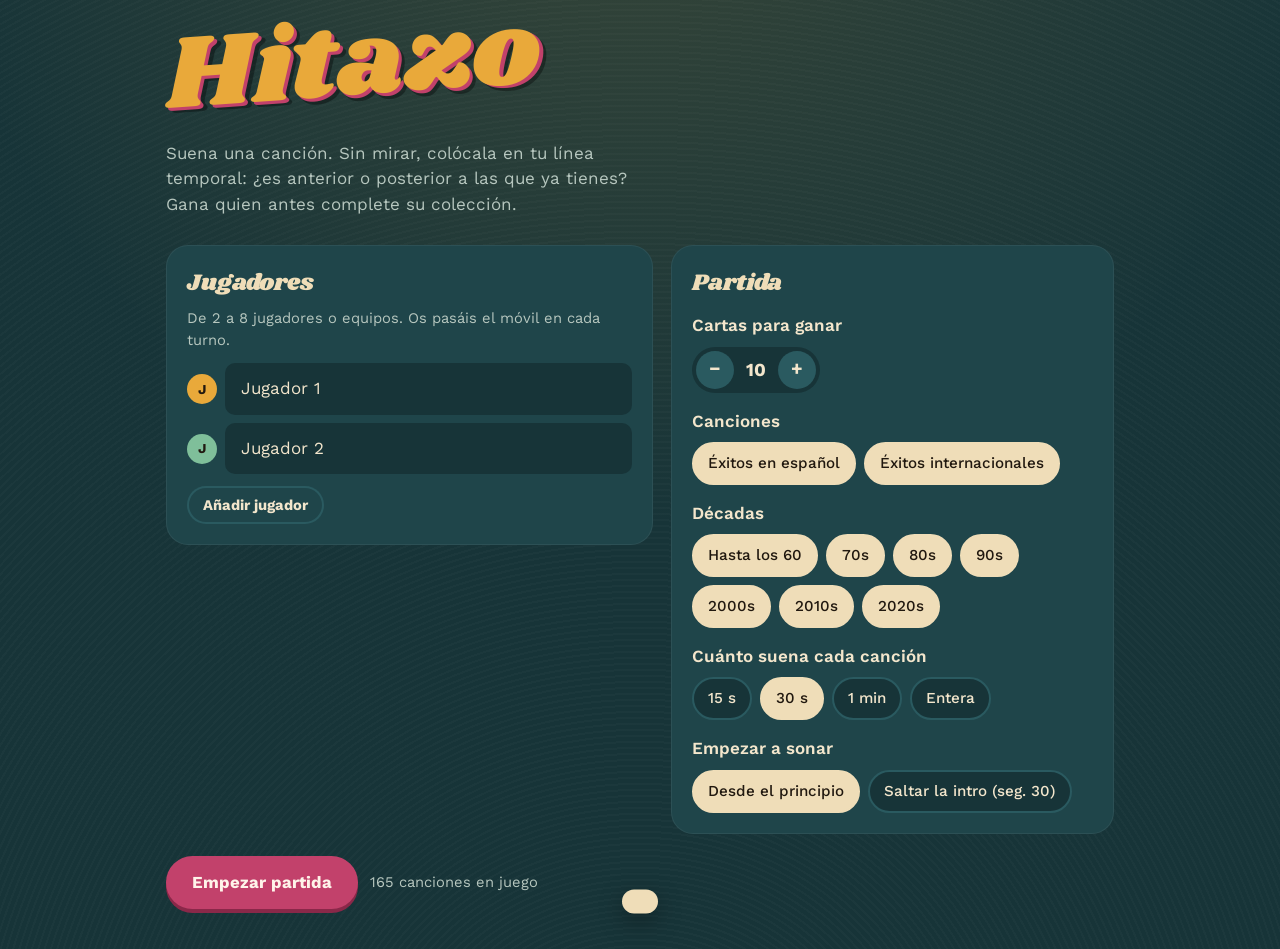
==== index.html @ 08f80d4c "Primera versión de Hitazo: juego en pantalla con 165 canciones Co-Authored-By: Claude Opus 5.5 <nore" ====
<!doctype html>
<html lang="es">
<head>
<meta charset="utf-8">
<meta name="viewport" content="width=device-width, initial-scale=1, viewport-fit=cover">
<title>Hitazo</title>
<meta name="description" content="Escucha la canción y colócala en tu línea temporal. Gana quien antes complete su colección.">
<meta name="theme-color" content="#173438">
<link rel="icon" href="data:image/svg+xml,%3Csvg xmlns='http://www.w3.org/2000/svg' viewBox='0 0 64 64'%3E%3Ccircle cx='32' cy='32' r='30' fill='%23111'/%3E%3Ccircle cx='32' cy='32' r='11' fill='%23E9A93A'/%3E%3Ccircle cx='32' cy='32' r='2.5' fill='%23111'/%3E%3C/svg%3E">
<link rel="preconnect" href="https://fonts.googleapis.com">
<link rel="preconnect" href="https://fonts.gstatic.com" crossorigin>
<link href="https://fonts.googleapis.com/css2?family=Shrikhand&family=Work+Sans:wght@400;500;600;700&display=swap" rel="stylesheet">
<link rel="stylesheet" href="style.css">
</head>
<body>
<main id="app" aria-live="polite"></main>
<div id="toast" role="status"></div>
<!-- Reproductor de YouTube: solo se usa el audio -->
<div id="yt-wrap" aria-hidden="true"><div id="yt"></div></div>
<script src="app.js"></script>
<script src="https://www.youtube.com/iframe_api"></script>
</body>
</html>
---- style.css ----
:root {
  --petrol: #173438;
  --petrol-2: #1f454a;
  --petrol-3: #2a5a60;
  --paper: #efddb8;
  --paper-2: #e4cc9c;
  --mustard: #e9a93a;
  --berry: #c2416b;
  --mint: #7fbf9a;
  --ink: #21180f;
  --text: #f3e6cc;
  --muted: #b7c7bf;
  --vinyl: #141414;
  --radius-lg: 22px;
  --radius-sm: 10px;
  --display: "Shrikhand", Georgia, serif;
  --body: "Work Sans", system-ui, sans-serif;
}

* { box-sizing: border-box; }
html, body { margin: 0; }
body {
  min-height: 100dvh;
  background:
    radial-gradient(circle at 50% -20%, rgba(233, 169, 58, .16), transparent 55%),
    repeating-radial-gradient(circle at 50% 120%, rgba(255,255,255,.018) 0 2px, transparent 2px 6px),
    var(--petrol);
  color: var(--text);
  font: 400 17px/1.5 var(--body);
  -webkit-font-smoothing: antialiased;
}
button, input, select { font: inherit; color: inherit; }
button { cursor: pointer; }
:focus-visible { outline: 3px solid var(--mustard); outline-offset: 3px; }

#app {
  max-width: 980px;
  margin: 0 auto;
  padding: max(20px, env(safe-area-inset-top)) 16px calc(40px + env(safe-area-inset-bottom));
}

/* Reproductor oculto */
#yt-wrap {
  position: fixed; left: -9999px; top: 0;
  width: 200px; height: 200px; overflow: hidden; pointer-events: none;
}

/* Botones */
.btn {
  border: 0; border-radius: 999px;
  padding: 14px 26px;
  font-weight: 700; font-size: 1.05rem;
  background: var(--mustard); color: var(--ink);
  box-shadow: 0 4px 0 #a8731c;
  transition: transform .08s, box-shadow .08s;
}
.btn:active { transform: translateY(3px); box-shadow: 0 1px 0 #a8731c; }
.btn:disabled { opacity: .45; cursor: not-allowed; }
.btn.berry { background: var(--berry); color: #fff4ea; box-shadow: 0 4px 0 #8a2849; }
.btn.berry:active { box-shadow: 0 1px 0 #8a2849; }
.btn.ghost {
  background: transparent; color: var(--text);
  box-shadow: inset 0 0 0 2px var(--petrol-3);
}
.btn.ghost:active { transform: none; background: var(--petrol-2); }
.btn.small { padding: 8px 16px; font-size: .92rem; }
.link {
  background: none; border: 0; padding: 6px 2px;
  color: var(--muted); text-decoration: underline; text-underline-offset: 3px;
}

/* ---------- Portada / configuración ---------- */
.logo {
  font-family: var(--display);
  font-weight: 400;
  font-size: clamp(3.4rem, 15vw, 6.5rem);
  line-height: .95;
  margin: 8px 0 4px;
  color: var(--mustard);
  text-shadow: 3px 3px 0 var(--berry), 6px 6px 0 rgba(0,0,0,.35);
  transform: rotate(-4deg);
  transform-origin: left center;
}
.tagline { margin: 14px 0 28px; color: var(--muted); max-width: 46ch; }

.setup { display: grid; gap: 18px; grid-template-columns: 1fr; }
@media (min-width: 760px) { .setup { grid-template-columns: 1.1fr 1fr; align-items: start; } }

.panel {
  background: var(--petrol-2);
  border-radius: var(--radius-lg);
  padding: 20px;
  border: 1px solid rgba(255,255,255,.06);
}
.panel h2 {
  font-family: var(--display); font-weight: 400;
  font-size: 1.45rem; margin: 0 0 12px; color: var(--paper);
}
.panel p.hint { margin: -6px 0 12px; color: var(--muted); font-size: .92rem; }

.players { list-style: none; padding: 0; margin: 0 0 12px; display: grid; gap: 8px; }
.players li { display: flex; gap: 8px; align-items: center; }
.players .dot {
  flex: none; width: 30px; height: 30px; border-radius: 50%;
  display: grid; place-items: center; font-weight: 700; font-size: .85rem; color: var(--ink);
}
.players input {
  flex: 1; min-width: 0;
  padding: 11px 14px; border-radius: var(--radius-sm);
  border: 2px solid transparent; background: var(--petrol); color: var(--text);
}
.players input:focus { border-color: var(--mustard); outline: none; }
.icon-btn {
  flex: none; width: 40px; height: 40px; border-radius: 50%;
  border: 0; background: transparent; color: var(--muted); font-size: 1.3rem;
}
.icon-btn:hover { background: var(--petrol); color: var(--text); }

.field { margin-bottom: 16px; }
.field:last-child { margin-bottom: 0; }
.field > .label { display: block; font-weight: 600; margin-bottom: 8px; }

.stepper { display: inline-flex; align-items: center; gap: 4px; background: var(--petrol); border-radius: 999px; padding: 4px; }
.stepper button { width: 38px; height: 38px; border: 0; border-radius: 50%; background: var(--petrol-3); font-size: 1.2rem; font-weight: 700; }
.stepper output { min-width: 3ch; text-align: center; font-weight: 700; font-size: 1.15rem; }

.chips { display: flex; flex-wrap: wrap; gap: 8px; }
.chip { position: relative; }
.chip input { position: absolute; opacity: 0; pointer-events: none; }
.chip span {
  display: inline-block; padding: 8px 14px; border-radius: 999px;
  background: var(--petrol); border: 2px solid var(--petrol-3);
  font-weight: 500; font-size: .95rem; user-select: none;
}
.chip input:checked + span { background: var(--paper); color: var(--ink); border-color: var(--paper); }
.chip input:focus-visible + span { outline: 3px solid var(--mustard); outline-offset: 2px; }

.start-row { margin-top: 22px; display: flex; flex-wrap: wrap; gap: 12px; align-items: center; }
.pool-count { color: var(--muted); font-size: .92rem; }

/* ---------- Partida ---------- */
.topbar { display: flex; justify-content: space-between; align-items: center; gap: 12px; margin-bottom: 14px; }
.topbar .mini-logo { font-family: var(--display); color: var(--mustard); font-size: 1.6rem; transform: rotate(-4deg); }

.scores { display: flex; gap: 8px; overflow-x: auto; padding: 4px 2px 10px; margin-bottom: 8px; scrollbar-width: none; }
.score {
  flex: none; display: flex; align-items: center; gap: 8px;
  padding: 6px 12px 6px 6px; border-radius: 999px;
  background: var(--petrol-2); font-size: .92rem; white-space: nowrap;
  border: 2px solid transparent;
}
.score.active { border-color: var(--mustard); }
.score .dot { width: 24px; height: 24px; border-radius: 50%; display: grid; place-items: center; font-size: .75rem; font-weight: 700; color: var(--ink); }
.score b { font-variant-numeric: tabular-nums; }

.turn-title {
  font-family: var(--display); font-weight: 400;
  font-size: clamp(1.8rem, 6vw, 2.6rem); line-height: 1.1;
  margin: 8px 0 4px; color: var(--paper);
}
.turn-sub { margin: 0 0 18px; color: var(--muted); }

/* Tocadiscos */
.deck {
  display: grid; justify-items: center; gap: 16px;
  padding: 22px 16px 24px;
  background: linear-gradient(180deg, #5b3a24, #47301f);
  border-radius: var(--radius-lg);
  box-shadow: inset 0 2px 0 rgba(255,255,255,.08), 0 10px 30px rgba(0,0,0,.3);
}
.record {
  --size: min(64vw, 270px);
  width: var(--size); height: var(--size); border-radius: 50%;
  position: relative;
  background:
    radial-gradient(circle, transparent 0 34%, rgba(255,255,255,.05) 34.5% 35%, transparent 35.5%),
    repeating-radial-gradient(circle, #1b1b1b 0 1.5px, #0f0f0f 1.5px 3.5px),
    var(--vinyl);
  box-shadow: 0 8px 20px rgba(0,0,0,.5), inset 0 0 0 6px #0b0b0b;
}
.record::after { /* brillo */
  content: ""; position: absolute; inset: 0; border-radius: 50%;
  background: conic-gradient(from 30deg, transparent 0 12%, rgba(255,255,255,.09) 16%, transparent 22% 62%, rgba(255,255,255,.07) 66%, transparent 72%);
  pointer-events: none;
}
.record .label {
  position: absolute; inset: 31%; border-radius: 50%;
  background: var(--berry);
  display: grid; place-items: center; text-align: center;
  color: #fff4ea; padding: 6%;
  box-shadow: inset 0 0 0 3px rgba(0,0,0,.15);
}
.record .label .q { font-family: var(--display); font-size: calc(var(--size) * .17); line-height: 1; }
.record .label .hole { position: absolute; width: 8%; height: 8%; border-radius: 50%; background: #0b0b0b; left: 46%; top: 46%; }
.record.revealed .label { background: var(--mustard); color: var(--ink); }
.record.revealed .label .q { font-size: calc(var(--size) * .13); }
.record.spinning .disc { animation: spin 1.8s linear infinite; }
.record .disc { position: absolute; inset: 0; border-radius: 50%; }
@keyframes spin { to { transform: rotate(360deg); } }

.progress { width: min(300px, 80%); height: 6px; border-radius: 3px; background: rgba(0,0,0,.35); overflow: hidden; }
.progress i { display: block; height: 100%; width: 0; background: var(--mustard); }

.controls { display: flex; flex-wrap: wrap; justify-content: center; gap: 10px; }
.reveal-info { text-align: center; color: var(--paper); }
.reveal-info .song { font-weight: 700; font-size: 1.15rem; }
.reveal-info .artist { color: var(--paper-2); }

.verdict { font-family: var(--display); font-size: 1.6rem; margin: 4px 0 0; }
.verdict.ok { color: var(--mint); }
.verdict.ko { color: #ff9d8a; }

/* Línea temporal */
.timeline-head { display: flex; justify-content: space-between; align-items: baseline; margin: 26px 0 10px; gap: 10px; }
.timeline-head h2 { font-family: var(--display); font-weight: 400; font-size: 1.35rem; margin: 0; color: var(--paper); }
.timeline-head span { color: var(--muted); font-size: .92rem; }
.timeline { display: flex; flex-wrap: wrap; align-items: stretch; gap: 6px; }

.card {
  width: 104px; min-height: 128px;
  background: var(--paper); color: var(--ink);
  border-radius: 8px; padding: 10px 8px 9px;
  display: flex; flex-direction: column; text-align: center;
  box-shadow: 0 3px 0 var(--paper-2), 0 6px 14px rgba(0,0,0,.25);
}
.card .year { font-family: var(--display); font-size: 1.7rem; line-height: 1; color: var(--berry); margin-bottom: 6px; }
.card .t { font-weight: 700; font-size: .8rem; line-height: 1.2; overflow-wrap: anywhere; }
.card .a { font-size: .74rem; line-height: 1.2; margin-top: auto; padding-top: 6px; color: #5a4632; overflow-wrap: anywhere; }
.card.new { animation: drop .45s cubic-bezier(.2,1.4,.4,1); }
.card.wrong { opacity: .9; background: #f5c9bd; box-shadow: 0 3px 0 #dba393, 0 6px 14px rgba(0,0,0,.25); }
@keyframes drop { from { transform: translateY(-18px) scale(.9); opacity: 0; } }

.slot {
  width: 40px; min-height: 128px; border-radius: 8px;
  border: 2px dashed rgba(243,230,204,.35); background: transparent;
  display: grid; place-items: center; color: var(--muted); font-size: 1.4rem; padding: 0;
}
.slot:hover { border-color: var(--mustard); color: var(--mustard); }
.slot.selected {
  width: 104px; border-style: solid; border-color: var(--mustard);
  background: rgba(233,169,58,.15); color: var(--mustard); font-size: .85rem; font-weight: 700;
}
.slot[disabled] { display: none; }

.place-bar { position: sticky; bottom: 12px; margin-top: 18px; display: flex; justify-content: center; }
.place-bar .btn { box-shadow: 0 4px 0 #a8731c, 0 10px 24px rgba(0,0,0,.4); }

/* Ganador */
.winner { text-align: center; padding-top: 6vh; }
.winner .record { margin: 24px auto; }
.winner h1 { font-family: var(--display); font-weight: 400; font-size: clamp(2.4rem, 10vw, 4.2rem); color: var(--mustard); margin: 0; line-height: 1.05; }
.winner p { color: var(--muted); }
.final-scores { list-style: none; padding: 0; margin: 20px auto; max-width: 320px; text-align: left; }
.final-scores li { display: flex; justify-content: space-between; padding: 8px 4px; border-bottom: 1px solid var(--petrol-3); }

#toast {
  position: fixed; left: 50%; bottom: calc(20px + env(safe-area-inset-bottom));
  transform: translate(-50%, 140%); transition: transform .25s;
  background: var(--paper); color: var(--ink); padding: 12px 18px; border-radius: 12px;
  font-weight: 500; max-width: calc(100% - 32px); box-shadow: 0 8px 24px rgba(0,0,0,.35); z-index: 10;
}
#toast.show { transform: translate(-50%, 0); }

@media (max-width: 420px) {
  .card { width: 92px; }
  .slot.selected { width: 92px; }
  .slot { width: 34px; }
}
@media (prefers-reduced-motion: reduce) {
  .record.spinning .disc { animation-duration: 6s; }
  .card.new { animation: none; }
  #toast { transition: none; }
}
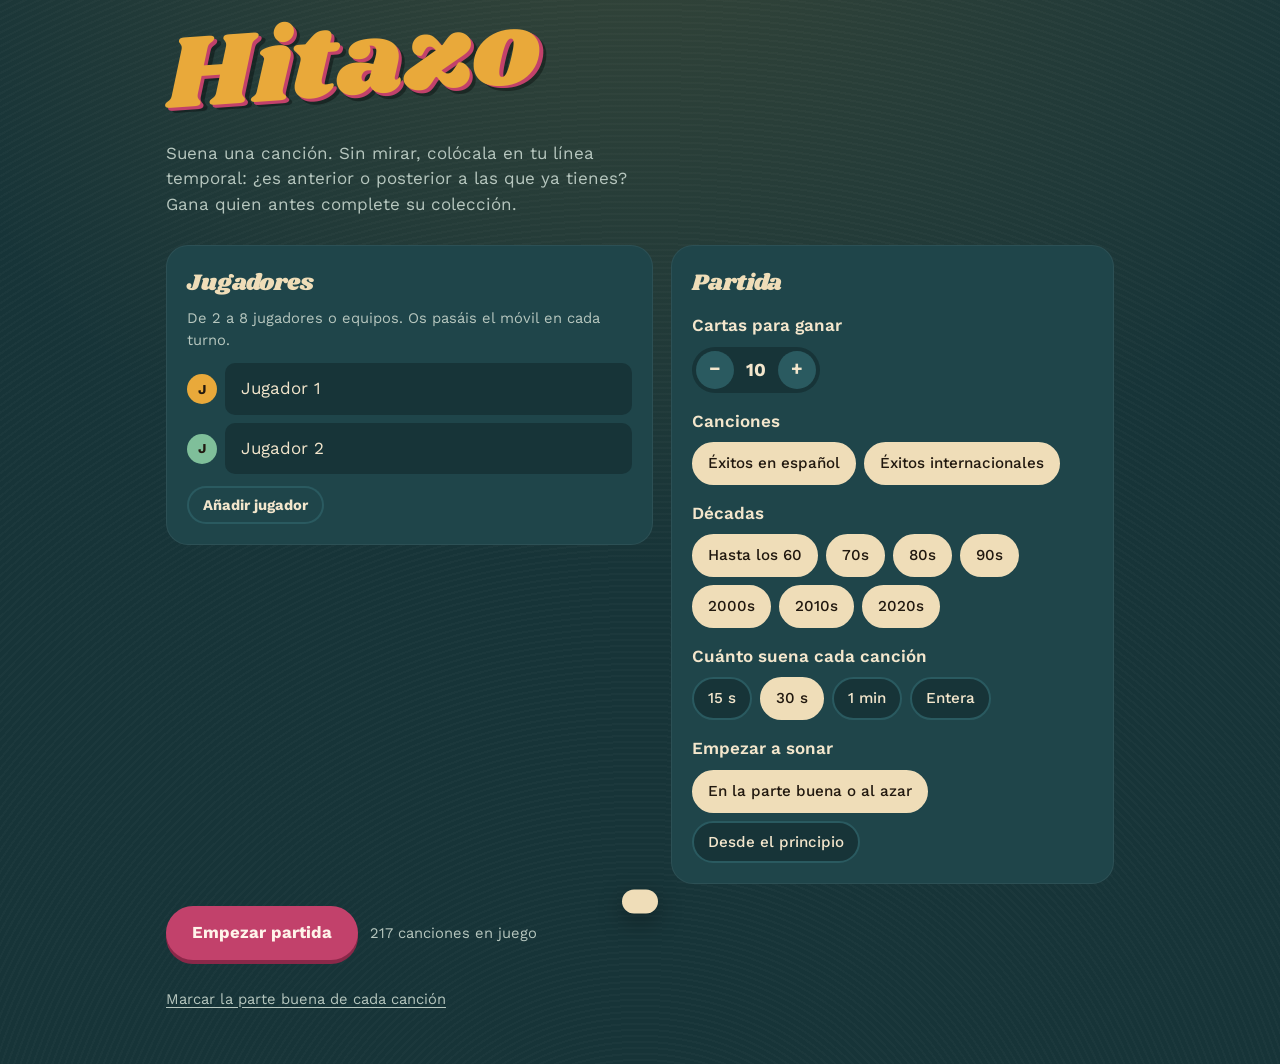
==== commit b93ec6c6: "Inicio en la parte buena o al azar, editor de momentos, 52 canciones más y mejoras para móvil Co-Aut" ====
--- a/index.html
+++ b/index.html
@@ -16,6 +16,7 @@
 <main id="app" aria-live="polite"></main>
 <div id="toast" role="status"></div>
 <!-- Reproductor de YouTube: solo se usa el audio -->
+<div id="unlock-note">Tu móvil necesita un toque para activar el sonido. Pulsa el botón de play del círculo.</div>
 <div id="yt-wrap" aria-hidden="true"><div id="yt"></div></div>
 <script src="app.js"></script>
 <script src="https://www.youtube.com/iframe_api"></script>
--- a/style.css
+++ b/style.css
@@ -44,6 +44,26 @@
   position: fixed; left: -9999px; top: 0;
   width: 200px; height: 200px; overflow: hidden; pointer-events: none;
 }
+#yt-wrap iframe { position: absolute; left: 0; top: 0; width: 200px; height: 200px; border: 0; }
+#unlock-note { display: none; }
+
+/* Plan B en móvil: se muestra solo el centro del reproductor (el botón de play), sin título */
+body.needs-tap::before {
+  content: ""; position: fixed; inset: 0; background: rgba(10, 22, 24, .82); z-index: 19;
+}
+body.needs-tap #yt-wrap {
+  left: 50%; top: 50%; transform: translate(-50%, -50%);
+  width: 150px; height: 150px; border-radius: 50%;
+  pointer-events: auto; z-index: 20;
+  box-shadow: 0 0 0 6px var(--mustard), 0 12px 40px rgba(0,0,0,.5);
+}
+body.needs-tap #yt-wrap iframe { width: 480px; height: 270px; left: -165px; top: -60px; }
+body.needs-tap #unlock-note {
+  display: block; position: fixed; z-index: 20;
+  left: 50%; top: calc(50% + 100px); transform: translateX(-50%);
+  width: min(320px, calc(100% - 32px)); text-align: center;
+  color: var(--paper); font-weight: 600;
+}
 
 /* Botones */
 .btn {
@@ -137,6 +157,33 @@
 
 .start-row { margin-top: 22px; display: flex; flex-wrap: wrap; gap: 12px; align-items: center; }
 .pool-count { color: var(--muted); font-size: .92rem; }
+.editor-link { margin-top: 28px; font-size: .92rem; }
+.editor-link a, .back-link { color: var(--muted); text-underline-offset: 3px; }
+
+/* ---------- Editor de momentos ---------- */
+.editor { display: grid; gap: 18px; grid-template-columns: 1fr; }
+@media (min-width: 820px) { .editor { grid-template-columns: 1fr 1.1fr; align-items: start; } .editor .now { position: sticky; top: 16px; } }
+.editor .video { aspect-ratio: 16 / 9; width: 100%; border-radius: var(--radius-sm); overflow: hidden; background: #000; }
+.editor .video iframe, .editor .video > div { width: 100%; height: 100%; }
+.editor .clock { font-variant-numeric: tabular-nums; font-size: 1.6rem; font-weight: 700; color: var(--paper); }
+.editor .row { display: flex; flex-wrap: wrap; gap: 8px; align-items: center; margin-top: 12px; }
+.editor .filters { display: flex; flex-wrap: wrap; gap: 10px; align-items: center; margin-bottom: 12px; }
+.editor input[type=search] {
+  flex: 1; min-width: 160px; padding: 10px 14px; border-radius: var(--radius-sm);
+  border: 2px solid transparent; background: var(--petrol); color: var(--text);
+}
+.song-list { list-style: none; margin: 0; padding: 0; max-height: 70vh; overflow-y: auto; }
+.song-list button {
+  width: 100%; text-align: left; display: grid; grid-template-columns: 3.2rem 1fr auto; gap: 10px; align-items: center;
+  padding: 10px 8px; border: 0; border-bottom: 1px solid var(--petrol-3); background: transparent;
+}
+.song-list button:hover, .song-list button.current { background: var(--petrol); }
+.song-list .y { font-family: var(--display); color: var(--mustard); }
+.song-list .meta { min-width: 0; }
+.song-list .meta b { display: block; font-weight: 600; overflow: hidden; text-overflow: ellipsis; white-space: nowrap; }
+.song-list .meta span { color: var(--muted); font-size: .88rem; }
+.song-list .mark { font-variant-numeric: tabular-nums; font-size: .88rem; color: var(--mint); white-space: nowrap; }
+.song-list .mark.none { color: var(--muted); }
 
 /* ---------- Partida ---------- */
 .topbar { display: flex; justify-content: space-between; align-items: center; gap: 12px; margin-bottom: 14px; }
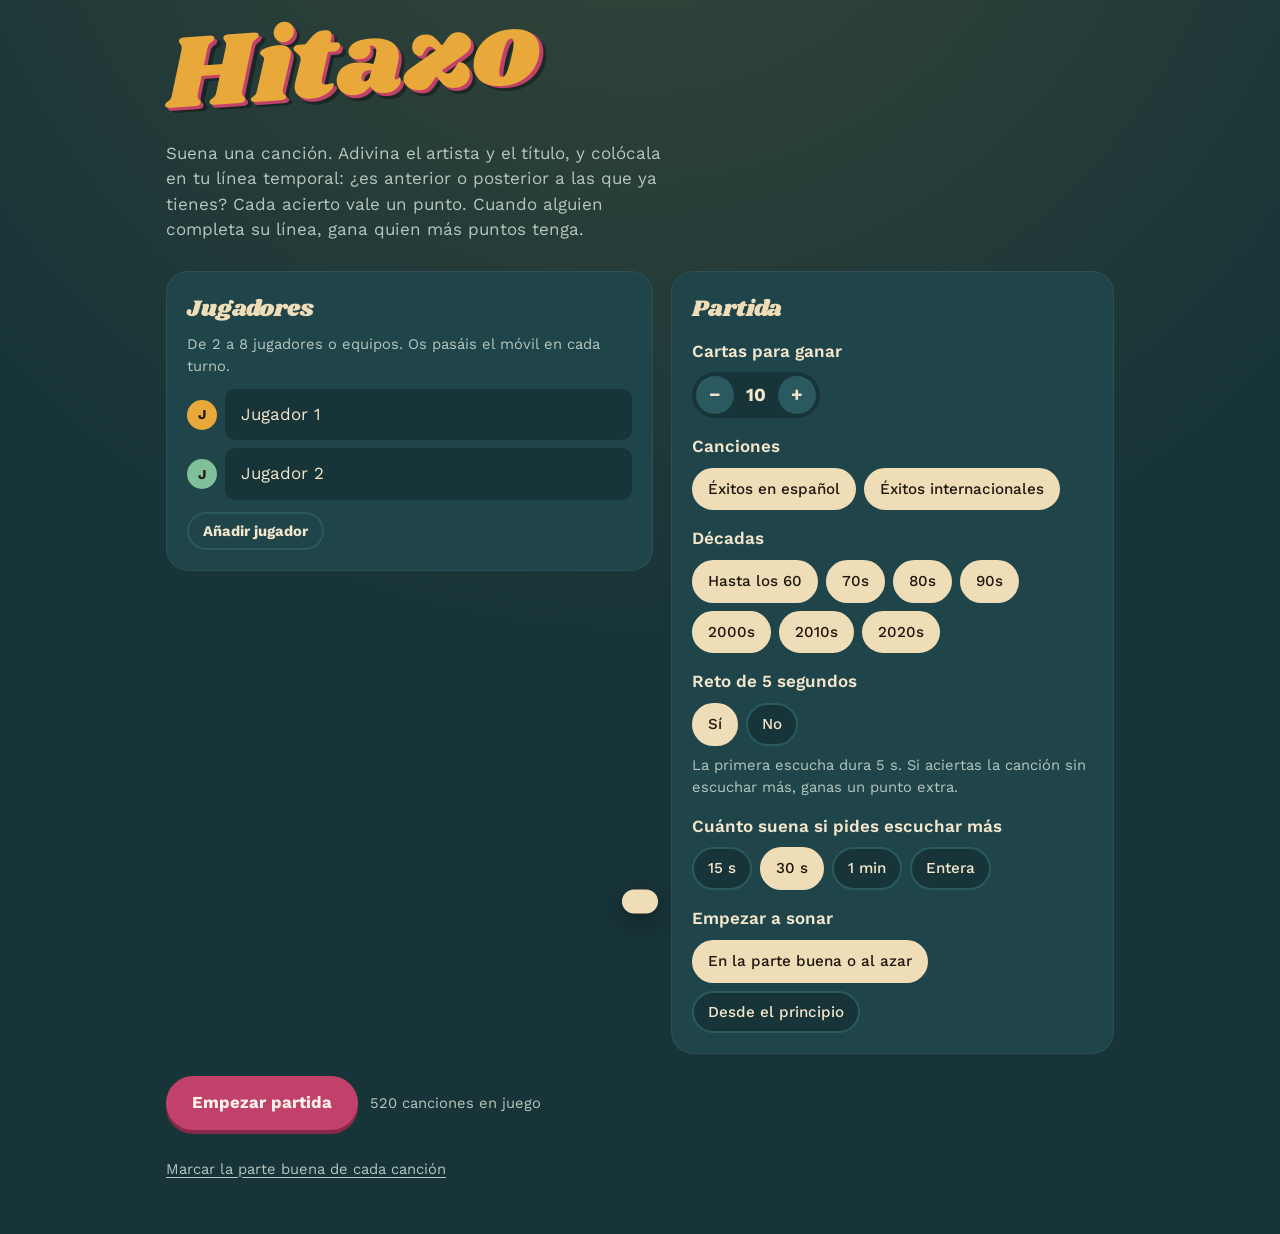
==== commit 9f552e42: "Reto de 5 segundos con punto extra; el plan B del iPhone ya no muestra imagen del vídeo Co-Authored-" ====
--- a/index.html
+++ b/index.html
@@ -16,7 +16,7 @@
 <main id="app" aria-live="polite"></main>
 <div id="toast" role="status"></div>
 <!-- Reproductor de YouTube: solo se usa el audio -->
-<div id="unlock-note">Tu móvil necesita un toque para activar el sonido. Pulsa el botón de play del círculo.</div>
+<div id="unlock-note">Tu móvil necesita un toque para activar el sonido. Toca el botón del recuadro amarillo.</div>
 <div id="yt-wrap" aria-hidden="true"><div id="yt"></div></div>
 <script src="app.js"></script>
 <script src="https://www.youtube.com/iframe_api"></script>
--- a/style.css
+++ b/style.css
@@ -21,10 +21,8 @@
 html, body { margin: 0; }
 body {
   min-height: 100dvh;
-  background:
-    radial-gradient(circle at 50% -20%, rgba(233, 169, 58, .16), transparent 55%),
-    repeating-radial-gradient(circle at 50% 120%, rgba(255,255,255,.018) 0 2px, transparent 2px 6px),
-    var(--petrol);
+  /* Fondo sencillo: los patrones finos a toda página cuestan mucho de pintar en el móvil */
+  background: radial-gradient(circle at 50% -20%, rgba(233, 169, 58, .16), transparent 55%) no-repeat, var(--petrol);
   color: var(--text);
   font: 400 17px/1.5 var(--body);
   -webkit-font-smoothing: antialiased;
@@ -47,20 +45,28 @@
 #yt-wrap iframe { position: absolute; left: 0; top: 0; width: 200px; height: 200px; border: 0; }
 #unlock-note { display: none; }
 
-/* Plan B en móvil: se muestra solo el centro del reproductor (el botón de play), sin título */
+/* Plan B en móvil: se muestra SOLO el botón de play de YouTube (en gris y recortado),
+   sin miniatura ni título que den pistas. Al tocarlo se vuelve invisible al instante. */
 body.needs-tap::before {
-  content: ""; position: fixed; inset: 0; background: rgba(10, 22, 24, .82); z-index: 19;
+  content: ""; position: fixed; inset: 0; background: rgba(10, 22, 24, .92); z-index: 19;
 }
 body.needs-tap #yt-wrap {
   left: 50%; top: 50%; transform: translate(-50%, -50%);
-  width: 150px; height: 150px; border-radius: 50%;
+  width: 64px; height: 44px; border-radius: 12px;
   pointer-events: auto; z-index: 20;
+  filter: grayscale(1) contrast(1.4);
   box-shadow: 0 0 0 6px var(--mustard), 0 12px 40px rgba(0,0,0,.5);
 }
-body.needs-tap #yt-wrap iframe { width: 480px; height: 270px; left: -165px; top: -60px; }
+/* reproductor de 480x270: su botón de play está en el centro (240, 135) */
+body.needs-tap #yt-wrap iframe { width: 480px; height: 270px; left: -208px; top: -113px; }
+body.needs-tap.tapped #yt-wrap { opacity: 0; }
+body.needs-tap.tapped::after {
+  content: "Cargando…"; position: fixed; z-index: 21; left: 50%; top: 50%; transform: translate(-50%, -50%);
+  color: var(--paper); font-weight: 600;
+}
 body.needs-tap #unlock-note {
   display: block; position: fixed; z-index: 20;
-  left: 50%; top: calc(50% + 100px); transform: translateX(-50%);
+  left: 50%; top: calc(50% + 56px); transform: translateX(-50%);
   width: min(320px, calc(100% - 32px)); text-align: center;
   color: var(--paper); font-weight: 600;
 }
@@ -84,6 +90,7 @@
 }
 .btn.ghost:active { transform: none; background: var(--petrol-2); }
 .btn.small { padding: 8px 16px; font-size: .92rem; }
+.btn small { font-weight: 500; font-size: .8em; opacity: .8; }
 .link {
   background: none; border: 0; padding: 6px 2px;
   color: var(--muted); text-decoration: underline; text-underline-offset: 3px;
@@ -224,6 +231,7 @@
     repeating-radial-gradient(circle, #1b1b1b 0 1.5px, #0f0f0f 1.5px 3.5px),
     var(--vinyl);
   box-shadow: 0 8px 20px rgba(0,0,0,.5), inset 0 0 0 6px #0b0b0b;
+  contain: paint; /* lo que pase dentro del disco no obliga a repintar el resto */
 }
 .record::after { /* brillo */
   content: ""; position: absolute; inset: 0; border-radius: 50%;
@@ -242,11 +250,11 @@
 .record.revealed .label { background: var(--mustard); color: var(--ink); }
 .record.revealed .label .q { font-size: calc(var(--size) * .13); }
 .record.spinning .disc { animation: spin 1.8s linear infinite; }
-.record .disc { position: absolute; inset: 0; border-radius: 50%; }
+.record .disc { position: absolute; inset: 0; border-radius: 50%; will-change: transform; } /* el giro lo hace la tarjeta gráfica */
 @keyframes spin { to { transform: rotate(360deg); } }
 
 .progress { width: min(300px, 80%); height: 6px; border-radius: 3px; background: rgba(0,0,0,.35); overflow: hidden; }
-.progress i { display: block; height: 100%; width: 0; background: var(--mustard); }
+.progress i { display: block; height: 100%; width: 100%; background: var(--mustard); transform: scaleX(0); transform-origin: left center; will-change: transform; }
 
 .controls { display: flex; flex-wrap: wrap; justify-content: center; gap: 10px; }
 .reveal-info { text-align: center; color: var(--paper); }
@@ -256,6 +264,48 @@
 .verdict { font-family: var(--display); font-size: 1.6rem; margin: 4px 0 0; }
 .verdict.ok { color: var(--mint); }
 .verdict.ko { color: #ff9d8a; }
+
+/* Marcador */
+.score b { margin-left: 2px; }
+.score .cards-count { color: var(--muted); font-size: .82rem; font-variant-numeric: tabular-nums; }
+
+/* Adivinar artista y título */
+.guess {
+  margin-top: 16px; padding: 16px;
+  background: var(--petrol-2); border-radius: var(--radius-lg);
+  display: grid; gap: 12px; grid-template-columns: 1fr;
+}
+@media (min-width: 640px) { .guess { grid-template-columns: 1fr 1fr; } .guess-hint { grid-column: 1 / -1; } }
+.ac { position: relative; }
+.ac label { display: block; font-weight: 600; margin-bottom: 6px; color: var(--paper); }
+.ac input {
+  width: 100%; padding: 12px 14px; font-size: 1rem;
+  border-radius: var(--radius-sm); border: 2px solid transparent;
+  background: var(--petrol); color: var(--text);
+}
+.ac input::placeholder { color: #7f9690; }
+.ac input:focus { outline: none; border-color: var(--mustard); }
+.suggest {
+  position: absolute; left: 0; right: 0; top: calc(100% + 4px); z-index: 5;
+  list-style: none; margin: 0; padding: 4px; max-height: 260px; overflow-y: auto;
+  background: var(--paper); color: var(--ink); border-radius: var(--radius-sm);
+  box-shadow: 0 10px 28px rgba(0,0,0,.4);
+}
+.suggest li { padding: 11px 12px; border-radius: 6px; cursor: pointer; }
+.suggest li:hover, .suggest li[aria-selected="true"] { background: var(--paper-2); }
+.suggest mark { background: none; color: var(--berry); font-weight: 700; }
+.guess-hint { margin: 0; color: var(--muted); font-size: .88rem; }
+
+/* Resultados de la jugada */
+.results { list-style: none; margin: 0; padding: 0; display: grid; gap: 6px; width: min(360px, 100%); }
+.results li {
+  display: flex; gap: 10px; align-items: center;
+  padding: 8px 12px; border-radius: var(--radius-sm); background: rgba(0,0,0,.22); color: var(--paper);
+}
+.results .mark { flex: none; width: 26px; height: 26px; border-radius: 50%; display: grid; place-items: center; font-weight: 700; color: var(--ink); }
+.results li.ok .mark { background: var(--mint); }
+.results li.ko .mark { background: #ff9d8a; }
+.results .detail { color: var(--paper-2); font-size: .9rem; overflow-wrap: anywhere; }
 
 /* Línea temporal */
 .timeline-head { display: flex; justify-content: space-between; align-items: baseline; margin: 26px 0 10px; gap: 10px; }
@@ -318,3 +368,4 @@
   .card.new { animation: none; }
   #toast { transition: none; }
 }
+body.needs-tap.tapped #unlock-note { display: none; }
